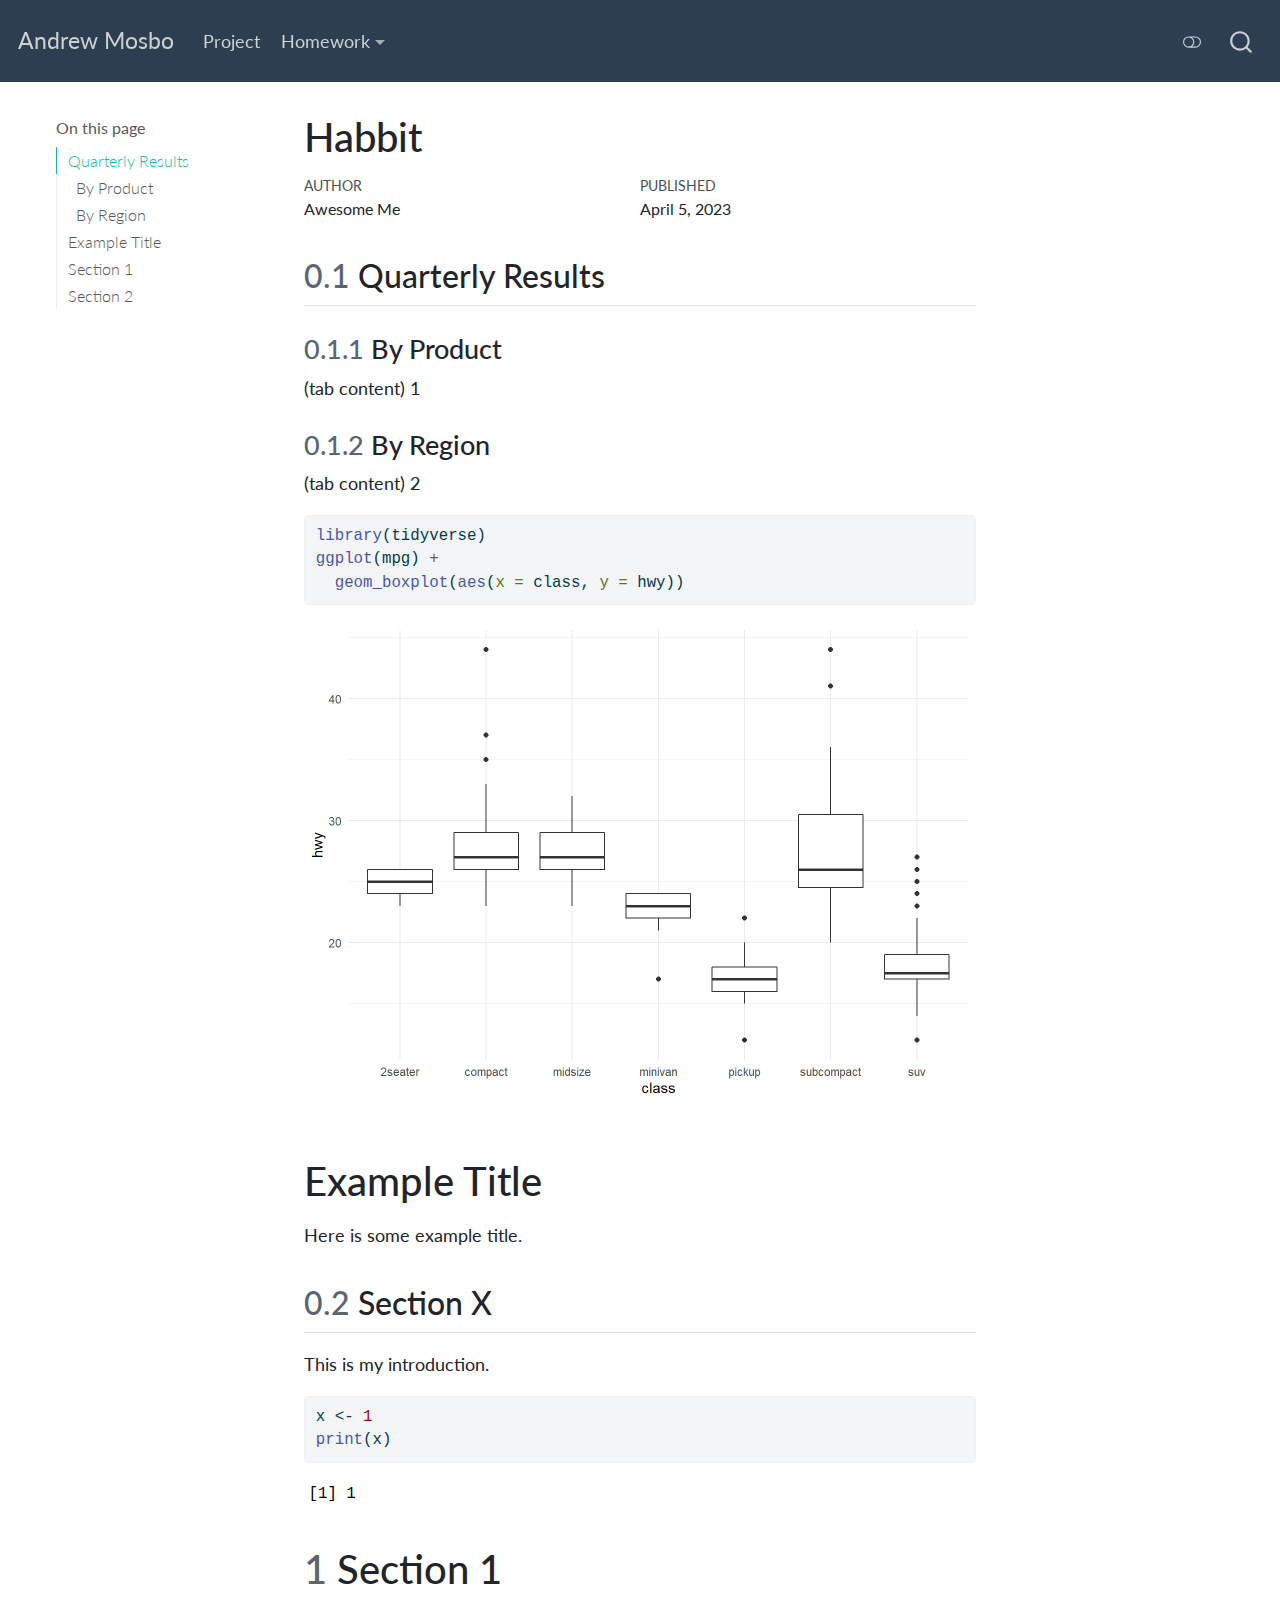
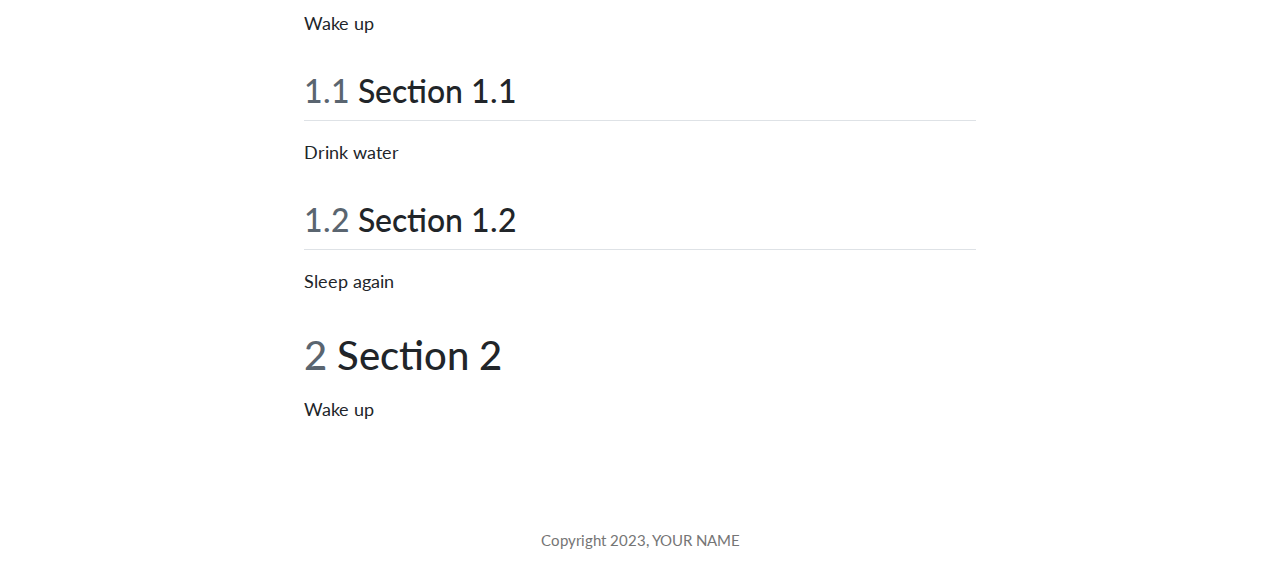
==== docs/basic-example.html @ dd8f9276 "'redo'" ====
<!DOCTYPE html>
<html xmlns="http://www.w3.org/1999/xhtml" lang="en" xml:lang="en"><head>

<meta charset="utf-8">
<meta name="generator" content="quarto-1.0.36">

<meta name="viewport" content="width=device-width, initial-scale=1.0, user-scalable=yes">

<meta name="author" content="Awesome Me">
<meta name="dcterms.date" content="2023-04-05">

<title>Andrew Mosbo - Habbit</title>
<style>
code{white-space: pre-wrap;}
span.smallcaps{font-variant: small-caps;}
span.underline{text-decoration: underline;}
div.column{display: inline-block; vertical-align: top; width: 50%;}
div.hanging-indent{margin-left: 1.5em; text-indent: -1.5em;}
ul.task-list{list-style: none;}
pre > code.sourceCode { white-space: pre; position: relative; }
pre > code.sourceCode > span { display: inline-block; line-height: 1.25; }
pre > code.sourceCode > span:empty { height: 1.2em; }
.sourceCode { overflow: visible; }
code.sourceCode > span { color: inherit; text-decoration: inherit; }
div.sourceCode { margin: 1em 0; }
pre.sourceCode { margin: 0; }
@media screen {
div.sourceCode { overflow: auto; }
}
@media print {
pre > code.sourceCode { white-space: pre-wrap; }
pre > code.sourceCode > span { text-indent: -5em; padding-left: 5em; }
}
pre.numberSource code
  { counter-reset: source-line 0; }
pre.numberSource code > span
  { position: relative; left: -4em; counter-increment: source-line; }
pre.numberSource code > span > a:first-child::before
  { content: counter(source-line);
    position: relative; left: -1em; text-align: right; vertical-align: baseline;
    border: none; display: inline-block;
    -webkit-touch-callout: none; -webkit-user-select: none;
    -khtml-user-select: none; -moz-user-select: none;
    -ms-user-select: none; user-select: none;
    padding: 0 4px; width: 4em;
    color: #aaaaaa;
  }
pre.numberSource { margin-left: 3em; border-left: 1px solid #aaaaaa;  padding-left: 4px; }
div.sourceCode
  {   }
@media screen {
pre > code.sourceCode > span > a:first-child::before { text-decoration: underline; }
}
code span.al { color: #ff0000; font-weight: bold; } /* Alert */
code span.an { color: #60a0b0; font-weight: bold; font-style: italic; } /* Annotation */
code span.at { color: #7d9029; } /* Attribute */
code span.bn { color: #40a070; } /* BaseN */
code span.bu { } /* BuiltIn */
code span.cf { color: #007020; font-weight: bold; } /* ControlFlow */
code span.ch { color: #4070a0; } /* Char */
code span.cn { color: #880000; } /* Constant */
code span.co { color: #60a0b0; font-style: italic; } /* Comment */
code span.cv { color: #60a0b0; font-weight: bold; font-style: italic; } /* CommentVar */
code span.do { color: #ba2121; font-style: italic; } /* Documentation */
code span.dt { color: #902000; } /* DataType */
code span.dv { color: #40a070; } /* DecVal */
code span.er { color: #ff0000; font-weight: bold; } /* Error */
code span.ex { } /* Extension */
code span.fl { color: #40a070; } /* Float */
code span.fu { color: #06287e; } /* Function */
code span.im { } /* Import */
code span.in { color: #60a0b0; font-weight: bold; font-style: italic; } /* Information */
code span.kw { color: #007020; font-weight: bold; } /* Keyword */
code span.op { color: #666666; } /* Operator */
code span.ot { color: #007020; } /* Other */
code span.pp { color: #bc7a00; } /* Preprocessor */
code span.sc { color: #4070a0; } /* SpecialChar */
code span.ss { color: #bb6688; } /* SpecialString */
code span.st { color: #4070a0; } /* String */
code span.va { color: #19177c; } /* Variable */
code span.vs { color: #4070a0; } /* VerbatimString */
code span.wa { color: #60a0b0; font-weight: bold; font-style: italic; } /* Warning */
</style>


<script src="site_libs/quarto-nav/quarto-nav.js"></script>
<script src="site_libs/clipboard/clipboard.min.js"></script>
<script src="site_libs/quarto-search/autocomplete.umd.js"></script>
<script src="site_libs/quarto-search/fuse.min.js"></script>
<script src="site_libs/quarto-search/quarto-search.js"></script>
<meta name="quarto:offset" content="./">
<script src="site_libs/quarto-html/quarto.js"></script>
<script src="site_libs/quarto-html/popper.min.js"></script>
<script src="site_libs/quarto-html/tippy.umd.min.js"></script>
<script src="site_libs/quarto-html/anchor.min.js"></script>
<link href="site_libs/quarto-html/tippy.css" rel="stylesheet">
<link href="site_libs/quarto-html/quarto-syntax-highlighting.css" rel="stylesheet" class="quarto-color-scheme" id="quarto-text-highlighting-styles">
<link href="site_libs/quarto-html/quarto-syntax-highlighting-dark.css" rel="prefetch" class="quarto-color-scheme quarto-color-alternate" id="quarto-text-highlighting-styles">
<script src="site_libs/bootstrap/bootstrap.min.js"></script>
<link href="site_libs/bootstrap/bootstrap-icons.css" rel="stylesheet">
<link href="site_libs/bootstrap/bootstrap.min.css" rel="stylesheet" class="quarto-color-scheme" id="quarto-bootstrap" data-mode="light">
<link href="site_libs/bootstrap/bootstrap-dark.min.css" rel="prefetch" class="quarto-color-scheme quarto-color-alternate" id="quarto-bootstrap" data-mode="dark">
<script id="quarto-search-options" type="application/json">{
  "location": "navbar",
  "copy-button": false,
  "collapse-after": 3,
  "panel-placement": "end",
  "type": "overlay",
  "limit": 20,
  "language": {
    "search-no-results-text": "No results",
    "search-matching-documents-text": "matching documents",
    "search-copy-link-title": "Copy link to search",
    "search-hide-matches-text": "Hide additional matches",
    "search-more-match-text": "more match in this document",
    "search-more-matches-text": "more matches in this document",
    "search-clear-button-title": "Clear",
    "search-detached-cancel-button-title": "Cancel",
    "search-submit-button-title": "Submit"
  }
}</script>


</head>

<body class="floating nav-fixed">

<div id="quarto-search-results"></div>
  <header id="quarto-header" class="headroom fixed-top">
    <nav class="navbar navbar-expand-lg navbar-dark ">
      <div class="navbar-container container-fluid">
      <a class="navbar-brand" href="./index.html">
    <span class="navbar-title">Andrew Mosbo</span>
  </a>
          <button class="navbar-toggler" type="button" data-bs-toggle="collapse" data-bs-target="#navbarCollapse" aria-controls="navbarCollapse" aria-expanded="false" aria-label="Toggle navigation" onclick="if (window.quartoToggleHeadroom) { window.quartoToggleHeadroom(); }">
  <span class="navbar-toggler-icon"></span>
</button>
          <div class="collapse navbar-collapse" id="navbarCollapse">
            <ul class="navbar-nav navbar-nav-scroll me-auto">
  <li class="nav-item">
    <a class="nav-link" href="./mtpres.html">Project</a>
  </li>  
  <li class="nav-item dropdown ">
    <a class="nav-link dropdown-toggle" href="#" id="nav-menu-homework" role="button" data-bs-toggle="dropdown" aria-expanded="false">Homework</a>
    <ul class="dropdown-menu" aria-labelledby="nav-menu-homework">    
        <li>
    <a class="dropdown-item" href="./hw0.html">
 <span class="dropdown-text">hw0</span></a>
  </li>  
        <li>
    <a class="dropdown-item" href="./hw1.html">
 <span class="dropdown-text">HW1</span></a>
  </li>  
        <li>
    <a class="dropdown-item" href="./hw2.html">
 <span class="dropdown-text">hw2</span></a>
  </li>  
    </ul>
  </li>
</ul>
              <div class="quarto-toggle-container">
                  <a href="" class="quarto-color-scheme-toggle nav-link" onclick="window.quartoToggleColorScheme(); return false;" title="Toggle dark mode"><i class="bi"></i></a>
              </div>
              <div id="quarto-search" class="" title="Search"></div>
          </div> <!-- /navcollapse -->
      </div> <!-- /container-fluid -->
    </nav>
</header>
<!-- content -->
<div id="quarto-content" class="quarto-container page-columns page-rows-contents page-layout-article page-navbar">
<!-- sidebar -->
  <nav id="quarto-sidebar" class="sidebar collapse sidebar-navigation floating overflow-auto">
    <nav id="TOC" role="doc-toc">
    <h2 id="toc-title">On this page</h2>
   
  <ul>
  <li><a href="#quarterly-results" id="toc-quarterly-results" class="nav-link active" data-scroll-target="#quarterly-results"> <span class="header-section-number">0.1</span> Quarterly Results</a>
  <ul class="collapse">
  <li><a href="#by-product" id="toc-by-product" class="nav-link" data-scroll-target="#by-product"> <span class="header-section-number">0.1.1</span> By Product</a></li>
  <li><a href="#by-region" id="toc-by-region" class="nav-link" data-scroll-target="#by-region"> <span class="header-section-number">0.1.2</span> By Region</a></li>
  </ul></li>
  <li><a href="#example-title" id="toc-example-title" class="nav-link" data-scroll-target="#example-title">Example Title</a>
  <ul class="collapse">
  <li><a href="#section-x" id="toc-section-x" class="nav-link" data-scroll-target="#section-x"> <span class="header-section-number">0.2</span> Section X</a></li>
  </ul></li>
  <li><a href="#section-1" id="toc-section-1" class="nav-link" data-scroll-target="#section-1"> <span class="header-section-number">1</span> Section 1</a>
  <ul class="collapse">
  <li><a href="#section-1.1" id="toc-section-1.1" class="nav-link" data-scroll-target="#section-1.1"> <span class="header-section-number">1.1</span> Section 1.1</a></li>
  <li><a href="#section-1.2" id="toc-section-1.2" class="nav-link" data-scroll-target="#section-1.2"> <span class="header-section-number">1.2</span> Section 1.2</a></li>
  </ul></li>
  <li><a href="#section-2" id="toc-section-2" class="nav-link" data-scroll-target="#section-2"> <span class="header-section-number">2</span> Section 2</a></li>
  </ul>
</nav>
</nav>
<!-- margin-sidebar -->
    <div id="quarto-margin-sidebar" class="sidebar margin-sidebar">
    </div>
<!-- main -->
<main class="content" id="quarto-document-content">

<header id="title-block-header" class="quarto-title-block default">
<div class="quarto-title">
<h1 class="title">Habbit</h1>
</div>



<div class="quarto-title-meta">

    <div>
    <div class="quarto-title-meta-heading">Author</div>
    <div class="quarto-title-meta-contents">
             <p>Awesome Me </p>
          </div>
  </div>
    
    <div>
    <div class="quarto-title-meta-heading">Published</div>
    <div class="quarto-title-meta-contents">
      <p class="date">April 5, 2023</p>
    </div>
  </div>
    
  </div>
  

</header>

<section id="quarterly-results" class="level2 tabset tabset-pills" data-number="0.1">
<h2 class="tabset tabset-pills anchored" data-number="0.1" data-anchor-id="quarterly-results"><span class="header-section-number">0.1</span> Quarterly Results</h2>
<section id="by-product" class="level3" data-number="0.1.1">
<h3 data-number="0.1.1" class="anchored" data-anchor-id="by-product"><span class="header-section-number">0.1.1</span> By Product</h3>
<p>(tab content) 1</p>
</section>
<section id="by-region" class="level3" data-number="0.1.2">
<h3 data-number="0.1.2" class="anchored" data-anchor-id="by-region"><span class="header-section-number">0.1.2</span> By Region</h3>
<p>(tab content) 2</p>
<div class="cell">
<div class="sourceCode cell-code" id="cb1"><pre class="sourceCode r code-with-copy"><code class="sourceCode r"><span id="cb1-1"><a href="#cb1-1" aria-hidden="true" tabindex="-1"></a><span class="fu">library</span>(tidyverse)</span>
<span id="cb1-2"><a href="#cb1-2" aria-hidden="true" tabindex="-1"></a><span class="fu">ggplot</span>(mpg) <span class="sc">+</span></span>
<span id="cb1-3"><a href="#cb1-3" aria-hidden="true" tabindex="-1"></a>  <span class="fu">geom_boxplot</span>(<span class="fu">aes</span>(<span class="at">x =</span> class, <span class="at">y =</span> hwy))</span></code><button title="Copy to Clipboard" class="code-copy-button"><i class="bi"></i></button></pre></div>
<div class="cell-output-display">
<p><img src="basic-example_files/figure-html/unnamed-chunk-1-1.png" class="img-fluid" width="672"></p>
</div>
</div>
</section>
</section>
<section id="example-title" class="level1 unnumbered">
<h1 class="unnumbered">Example Title</h1>
<p>Here is some example title.</p>
<section id="section-x" class="level2" data-number="0.2">
<h2 data-number="0.2" class="anchored" data-anchor-id="section-x"><span class="header-section-number">0.2</span> Section X</h2>
<p>This is my introduction.</p>
<div class="cell">
<div class="sourceCode cell-code" id="cb2"><pre class="sourceCode r code-with-copy"><code class="sourceCode r"><span id="cb2-1"><a href="#cb2-1" aria-hidden="true" tabindex="-1"></a>x <span class="ot">&lt;-</span> <span class="dv">1</span></span>
<span id="cb2-2"><a href="#cb2-2" aria-hidden="true" tabindex="-1"></a><span class="fu">print</span>(x)</span></code><button title="Copy to Clipboard" class="code-copy-button"><i class="bi"></i></button></pre></div>
<div class="cell-output cell-output-stdout">
<pre><code>[1] 1</code></pre>
</div>
</div>
</section>
</section>
<section id="section-1" class="level1" data-number="1">
<h1 data-number="1"><span class="header-section-number">1</span> Section 1</h1>
<p>Wake up</p>
<section id="section-1.1" class="level2" data-number="1.1">
<h2 data-number="1.1" class="anchored" data-anchor-id="section-1.1"><span class="header-section-number">1.1</span> Section 1.1</h2>
<p>Drink water</p>
</section>
<section id="section-1.2" class="level2" data-number="1.2">
<h2 data-number="1.2" class="anchored" data-anchor-id="section-1.2"><span class="header-section-number">1.2</span> Section 1.2</h2>
<p>Sleep again</p>
</section>
</section>
<section id="section-2" class="level1" data-number="2">
<h1 data-number="2"><span class="header-section-number">2</span> Section 2</h1>
<p>Wake up</p>


</section>

</main> <!-- /main -->
<script type="text/javascript" src="links.js"></script>
<script id="quarto-html-after-body" type="application/javascript">
window.document.addEventListener("DOMContentLoaded", function (event) {
  const toggleBodyColorMode = (bsSheetEl) => {
    const mode = bsSheetEl.getAttribute("data-mode");
    const bodyEl = window.document.querySelector("body");
    if (mode === "dark") {
      bodyEl.classList.add("quarto-dark");
      bodyEl.classList.remove("quarto-light");
    } else {
      bodyEl.classList.add("quarto-light");
      bodyEl.classList.remove("quarto-dark");
    }
  }
  const toggleBodyColorPrimary = () => {
    const bsSheetEl = window.document.querySelector("link#quarto-bootstrap");
    if (bsSheetEl) {
      toggleBodyColorMode(bsSheetEl);
    }
  }
  toggleBodyColorPrimary();  
  const disableStylesheet = (stylesheets) => {
    for (let i=0; i < stylesheets.length; i++) {
      const stylesheet = stylesheets[i];
      stylesheet.rel = 'prefetch';
    }
  }
  const enableStylesheet = (stylesheets) => {
    for (let i=0; i < stylesheets.length; i++) {
      const stylesheet = stylesheets[i];
      stylesheet.rel = 'stylesheet';
    }
  }
  const manageTransitions = (selector, allowTransitions) => {
    const els = window.document.querySelectorAll(selector);
    for (let i=0; i < els.length; i++) {
      const el = els[i];
      if (allowTransitions) {
        el.classList.remove('notransition');
      } else {
        el.classList.add('notransition');
      }
    }
  }
  const toggleColorMode = (alternate) => {
    // Switch the stylesheets
    const alternateStylesheets = window.document.querySelectorAll('link.quarto-color-scheme.quarto-color-alternate');
    manageTransitions('#quarto-margin-sidebar .nav-link', false);
    if (alternate) {
      enableStylesheet(alternateStylesheets);
      for (const sheetNode of alternateStylesheets) {
        if (sheetNode.id === "quarto-bootstrap") {
          toggleBodyColorMode(sheetNode);
        }
      }
    } else {
      disableStylesheet(alternateStylesheets);
      toggleBodyColorPrimary();
    }
    manageTransitions('#quarto-margin-sidebar .nav-link', true);
    // Switch the toggles
    const toggles = window.document.querySelectorAll('.quarto-color-scheme-toggle');
    for (let i=0; i < toggles.length; i++) {
      const toggle = toggles[i];
      if (toggle) {
        if (alternate) {
          toggle.classList.add("alternate");     
        } else {
          toggle.classList.remove("alternate");
        }
      }
    }
  }
  const isFileUrl = () => { 
    return window.location.protocol === 'file:';
  }
  const hasAlternateSentinel = () => {  
    let styleSentinel = getColorSchemeSentinel();
    if (styleSentinel !== null) {
      return styleSentinel === "alternate";
    } else {
      return false;
    }
  }
  const setStyleSentinel = (alternate) => {
    const value = alternate ? "alternate" : "default";
    if (!isFileUrl()) {
      window.localStorage.setItem("quarto-color-scheme", value);
    } else {
      localAlternateSentinel = value;
    }
  }
  const getColorSchemeSentinel = () => {
    if (!isFileUrl()) {
      const storageValue = window.localStorage.getItem("quarto-color-scheme");
      return storageValue != null ? storageValue : localAlternateSentinel;
    } else {
      return localAlternateSentinel;
    }
  }
  let localAlternateSentinel = 'default';
  // Dark / light mode switch
  window.quartoToggleColorScheme = () => {
    // Read the current dark / light value 
    let toAlternate = !hasAlternateSentinel();
    toggleColorMode(toAlternate);
    setStyleSentinel(toAlternate);
  };
  // Ensure there is a toggle, if there isn't float one in the top right
  if (window.document.querySelector('.quarto-color-scheme-toggle') === null) {
    const a = window.document.createElement('a');
    a.classList.add('top-right');
    a.classList.add('quarto-color-scheme-toggle');
    a.href = "";
    a.onclick = function() { try { window.quartoToggleColorScheme(); } catch {} return false; };
    const i = window.document.createElement("i");
    i.classList.add('bi');
    a.appendChild(i);
    window.document.body.appendChild(a);
  }
  // Switch to dark mode if need be
  if (hasAlternateSentinel()) {
    toggleColorMode(true);
  } 
  const icon = "";
  const anchorJS = new window.AnchorJS();
  anchorJS.options = {
    placement: 'right',
    icon: icon
  };
  anchorJS.add('.anchored');
  const clipboard = new window.ClipboardJS('.code-copy-button', {
    target: function(trigger) {
      return trigger.previousElementSibling;
    }
  });
  clipboard.on('success', function(e) {
    // button target
    const button = e.trigger;
    // don't keep focus
    button.blur();
    // flash "checked"
    button.classList.add('code-copy-button-checked');
    var currentTitle = button.getAttribute("title");
    button.setAttribute("title", "Copied!");
    setTimeout(function() {
      button.setAttribute("title", currentTitle);
      button.classList.remove('code-copy-button-checked');
    }, 1000);
    // clear code selection
    e.clearSelection();
  });
  function tippyHover(el, contentFn) {
    const config = {
      allowHTML: true,
      content: contentFn,
      maxWidth: 500,
      delay: 100,
      arrow: false,
      appendTo: function(el) {
          return el.parentElement;
      },
      interactive: true,
      interactiveBorder: 10,
      theme: 'quarto',
      placement: 'bottom-start'
    };
    window.tippy(el, config); 
  }
  const noterefs = window.document.querySelectorAll('a[role="doc-noteref"]');
  for (var i=0; i<noterefs.length; i++) {
    const ref = noterefs[i];
    tippyHover(ref, function() {
      let href = ref.getAttribute('href');
      try { href = new URL(href).hash; } catch {}
      const id = href.replace(/^#\/?/, "");
      const note = window.document.getElementById(id);
      return note.innerHTML;
    });
  }
  var bibliorefs = window.document.querySelectorAll('a[role="doc-biblioref"]');
  for (var i=0; i<bibliorefs.length; i++) {
    const ref = bibliorefs[i];
    const cites = ref.parentNode.getAttribute('data-cites').split(' ');
    tippyHover(ref, function() {
      var popup = window.document.createElement('div');
      cites.forEach(function(cite) {
        var citeDiv = window.document.createElement('div');
        citeDiv.classList.add('hanging-indent');
        citeDiv.classList.add('csl-entry');
        var biblioDiv = window.document.getElementById('ref-' + cite);
        if (biblioDiv) {
          citeDiv.innerHTML = biblioDiv.innerHTML;
        }
        popup.appendChild(citeDiv);
      });
      return popup.innerHTML;
    });
  }
});
</script>
</div> <!-- /content -->
<footer class="footer">
  <div class="nav-footer">
      <div class="nav-footer-center">Copyright 2023, YOUR NAME</div>
  </div>
</footer>



</body></html>
---- docs/site_libs/quarto-html/tippy.css ----
.tippy-box[data-animation=fade][data-state=hidden]{opacity:0}[data-tippy-root]{max-width:calc(100vw - 10px)}.tippy-box{position:relative;background-color:#333;color:#fff;border-radius:4px;font-size:14px;line-height:1.4;white-space:normal;outline:0;transition-property:transform,visibility,opacity}.tippy-box[data-placement^=top]>.tippy-arrow{bottom:0}.tippy-box[data-placement^=top]>.tippy-arrow:before{bottom:-7px;left:0;border-width:8px 8px 0;border-top-color:initial;transform-origin:center top}.tippy-box[data-placement^=bottom]>.tippy-arrow{top:0}.tippy-box[data-placement^=bottom]>.tippy-arrow:before{top:-7px;left:0;border-width:0 8px 8px;border-bottom-color:initial;transform-origin:center bottom}.tippy-box[data-placement^=left]>.tippy-arrow{right:0}.tippy-box[data-placement^=left]>.tippy-arrow:before{border-width:8px 0 8px 8px;border-left-color:initial;right:-7px;transform-origin:center left}.tippy-box[data-placement^=right]>.tippy-arrow{left:0}.tippy-box[data-placement^=right]>.tippy-arrow:before{left:-7px;border-width:8px 8px 8px 0;border-right-color:initial;transform-origin:center right}.tippy-box[data-inertia][data-state=visible]{transition-timing-function:cubic-bezier(.54,1.5,.38,1.11)}.tippy-arrow{width:16px;height:16px;color:#333}.tippy-arrow:before{content:"";position:absolute;border-color:transparent;border-style:solid}.tippy-content{position:relative;padding:5px 9px;z-index:1}
---- docs/site_libs/quarto-html/quarto-syntax-highlighting.css ----
/* quarto syntax highlight colors */
:root {
  --quarto-hl-ot-color: #003B4F;
  --quarto-hl-at-color: #657422;
  --quarto-hl-ss-color: #20794D;
  --quarto-hl-an-color: #5E5E5E;
  --quarto-hl-fu-color: #4758AB;
  --quarto-hl-st-color: #20794D;
  --quarto-hl-cf-color: #003B4F;
  --quarto-hl-op-color: #5E5E5E;
  --quarto-hl-er-color: #AD0000;
  --quarto-hl-bn-color: #AD0000;
  --quarto-hl-al-color: #AD0000;
  --quarto-hl-va-color: #111111;
  --quarto-hl-bu-color: inherit;
  --quarto-hl-ex-color: inherit;
  --quarto-hl-pp-color: #AD0000;
  --quarto-hl-in-color: #5E5E5E;
  --quarto-hl-vs-color: #20794D;
  --quarto-hl-wa-color: #5E5E5E;
  --quarto-hl-do-color: #5E5E5E;
  --quarto-hl-im-color: #00769E;
  --quarto-hl-ch-color: #20794D;
  --quarto-hl-dt-color: #AD0000;
  --quarto-hl-fl-color: #AD0000;
  --quarto-hl-co-color: #5E5E5E;
  --quarto-hl-cv-color: #5E5E5E;
  --quarto-hl-cn-color: #8f5902;
  --quarto-hl-sc-color: #5E5E5E;
  --quarto-hl-dv-color: #AD0000;
  --quarto-hl-kw-color: #003B4F;
}

/* other quarto variables */
:root {
  --quarto-font-monospace: SFMono-Regular, Menlo, Monaco, Consolas, "Liberation Mono", "Courier New", monospace;
}

pre > code.sourceCode > span {
  color: #003B4F;
}

code span {
  color: #003B4F;
}

code.sourceCode > span {
  color: #003B4F;
}

div.sourceCode,
div.sourceCode pre.sourceCode {
  color: #003B4F;
}

code span.ot {
  color: #003B4F;
}

code span.at {
  color: #657422;
}

code span.ss {
  color: #20794D;
}

code span.an {
  color: #5E5E5E;
}

code span.fu {
  color: #4758AB;
}

code span.st {
  color: #20794D;
}

code span.cf {
  color: #003B4F;
}

code span.op {
  color: #5E5E5E;
}

code span.er {
  color: #AD0000;
}

code span.bn {
  color: #AD0000;
}

code span.al {
  color: #AD0000;
}

code span.va {
  color: #111111;
}

code span.pp {
  color: #AD0000;
}

code span.in {
  color: #5E5E5E;
}

code span.vs {
  color: #20794D;
}

code span.wa {
  color: #5E5E5E;
  font-style: italic;
}

code span.do {
  color: #5E5E5E;
  font-style: italic;
}

code span.im {
  color: #00769E;
}

code span.ch {
  color: #20794D;
}

code span.dt {
  color: #AD0000;
}

code span.fl {
  color: #AD0000;
}

code span.co {
  color: #5E5E5E;
}

code span.cv {
  color: #5E5E5E;
  font-style: italic;
}

code span.cn {
  color: #8f5902;
}

code span.sc {
  color: #5E5E5E;
}

code span.dv {
  color: #AD0000;
}

code span.kw {
  color: #003B4F;
}

.prevent-inlining {
  content: "</";
}

/*# sourceMappingURL=debc5d5d77c3f9108843748ff7464032.css.map */
---- docs/site_libs/quarto-html/quarto-syntax-highlighting-dark.css ----
/* quarto syntax highlight colors */
:root {
  --quarto-hl-al-color: #f07178;
  --quarto-hl-an-color: #d4d0ab;
  --quarto-hl-at-color: #00e0e0;
  --quarto-hl-bn-color: #d4d0ab;
  --quarto-hl-bu-color: #abe338;
  --quarto-hl-ch-color: #abe338;
  --quarto-hl-co-color: #f8f8f2;
  --quarto-hl-cv-color: #ffd700;
  --quarto-hl-cn-color: #ffd700;
  --quarto-hl-cf-color: #ffa07a;
  --quarto-hl-dt-color: #ffa07a;
  --quarto-hl-dv-color: #d4d0ab;
  --quarto-hl-do-color: #f8f8f2;
  --quarto-hl-er-color: #f07178;
  --quarto-hl-ex-color: #00e0e0;
  --quarto-hl-fl-color: #d4d0ab;
  --quarto-hl-fu-color: #ffa07a;
  --quarto-hl-im-color: #abe338;
  --quarto-hl-in-color: #d4d0ab;
  --quarto-hl-kw-color: #ffa07a;
  --quarto-hl-op-color: #ffa07a;
  --quarto-hl-ot-color: #00e0e0;
  --quarto-hl-pp-color: #dcc6e0;
  --quarto-hl-re-color: #00e0e0;
  --quarto-hl-sc-color: #abe338;
  --quarto-hl-ss-color: #abe338;
  --quarto-hl-st-color: #abe338;
  --quarto-hl-va-color: #00e0e0;
  --quarto-hl-vs-color: #abe338;
  --quarto-hl-wa-color: #dcc6e0;
}

/* other quarto variables */
:root {
  --quarto-font-monospace: SFMono-Regular, Menlo, Monaco, Consolas, "Liberation Mono", "Courier New", monospace;
}

code span.al {
  font-weight: bold;
  color: #f07178;
}

code span.an {
  color: #d4d0ab;
}

code span.at {
  color: #00e0e0;
}

code span.bn {
  color: #d4d0ab;
}

code span.bu {
  color: #abe338;
}

code span.ch {
  color: #abe338;
}

code span.co {
  font-style: italic;
  color: #f8f8f2;
}

code span.cv {
  color: #ffd700;
}

code span.cn {
  color: #ffd700;
}

code span.cf {
  font-weight: bold;
  color: #ffa07a;
}

code span.dt {
  color: #ffa07a;
}

code span.dv {
  color: #d4d0ab;
}

code span.do {
  color: #f8f8f2;
}

code span.er {
  color: #f07178;
  text-decoration: underline;
}

code span.ex {
  font-weight: bold;
  color: #00e0e0;
}

code span.fl {
  color: #d4d0ab;
}

code span.fu {
  color: #ffa07a;
}

code span.im {
  color: #abe338;
}

code span.in {
  color: #d4d0ab;
}

code span.kw {
  font-weight: bold;
  color: #ffa07a;
}

pre > code.sourceCode > span {
  color: #f8f8f2;
}

code span {
  color: #f8f8f2;
}

code.sourceCode > span {
  color: #f8f8f2;
}

div.sourceCode,
div.sourceCode pre.sourceCode {
  color: #f8f8f2;
}

code span.op {
  color: #ffa07a;
}

code span.ot {
  color: #00e0e0;
}

code span.pp {
  color: #dcc6e0;
}

code span.re {
  color: #00e0e0;
}

code span.sc {
  color: #abe338;
}

code span.ss {
  color: #abe338;
}

code span.st {
  color: #abe338;
}

code span.va {
  color: #00e0e0;
}

code span.vs {
  color: #abe338;
}

code span.wa {
  color: #dcc6e0;
}

.prevent-inlining {
  content: "</";
}

/*# sourceMappingURL=935a306eefa94366c21e1a970dddb765.css.map */
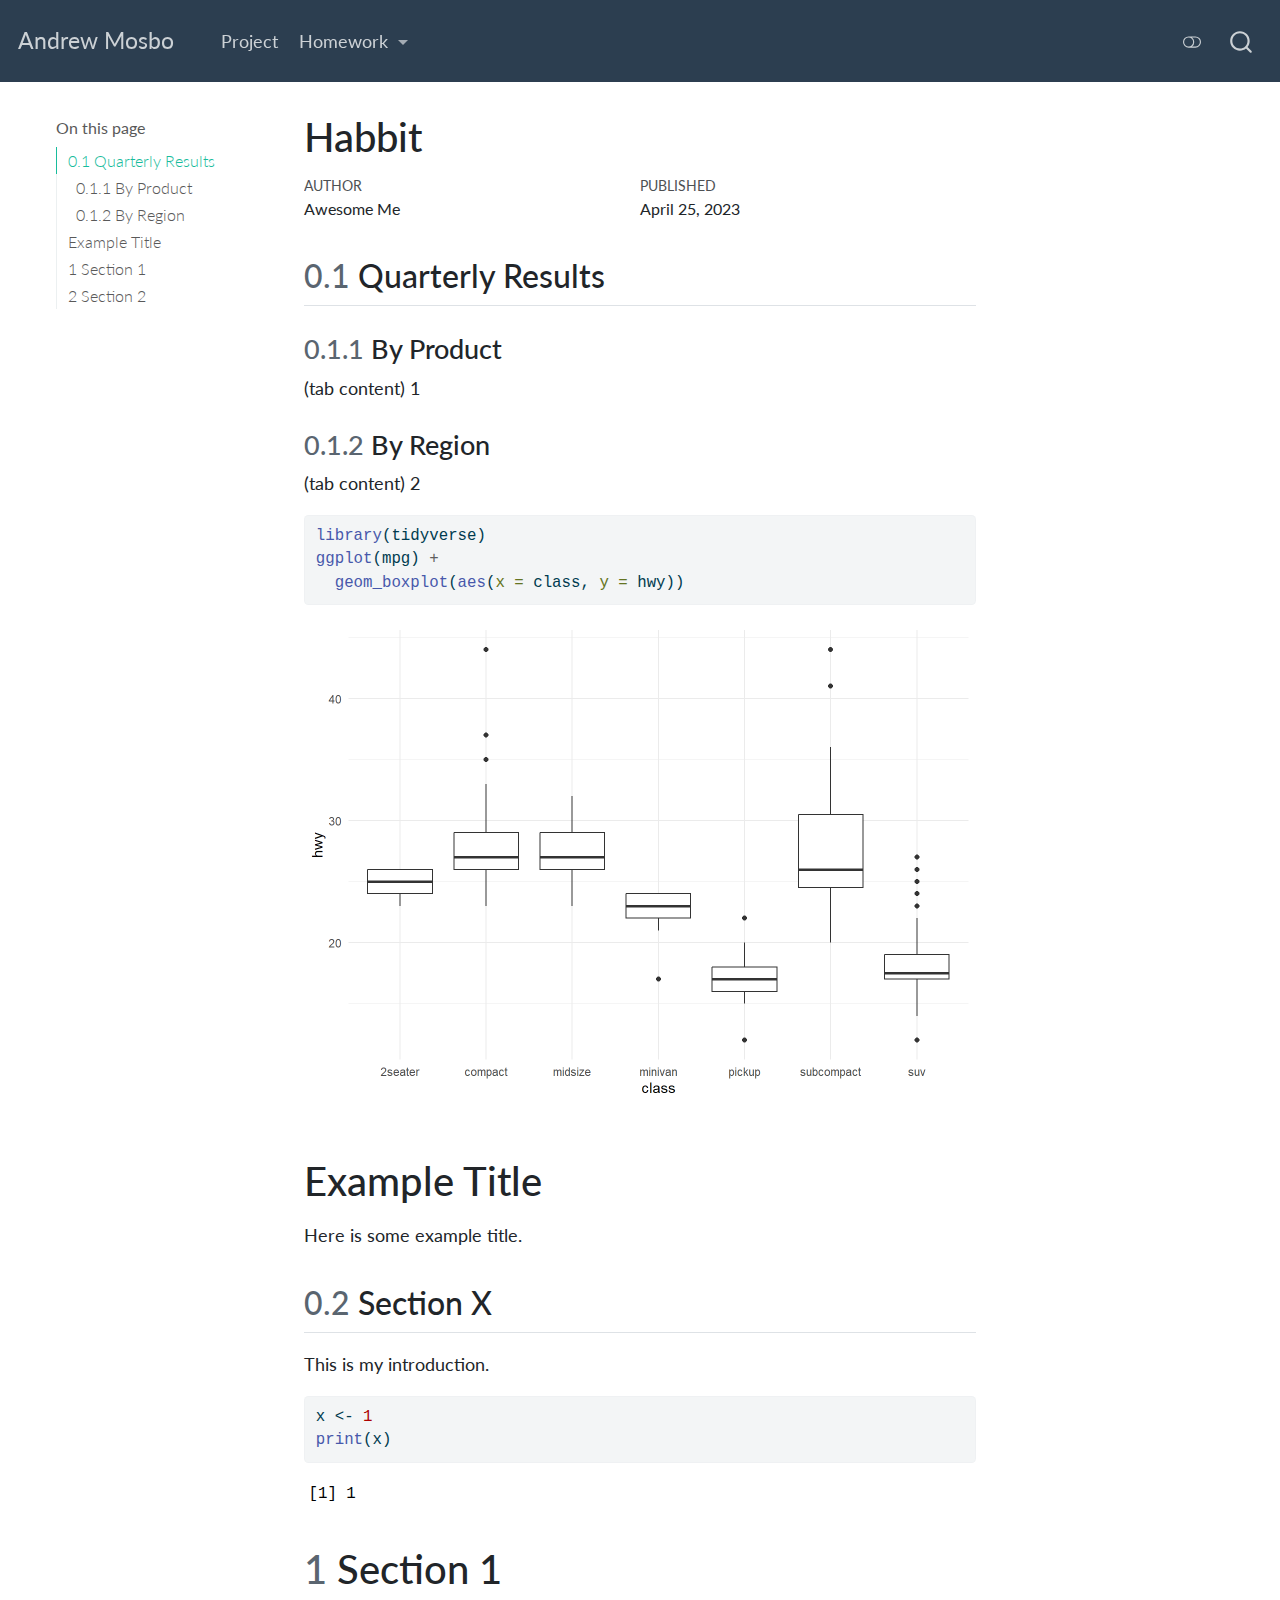
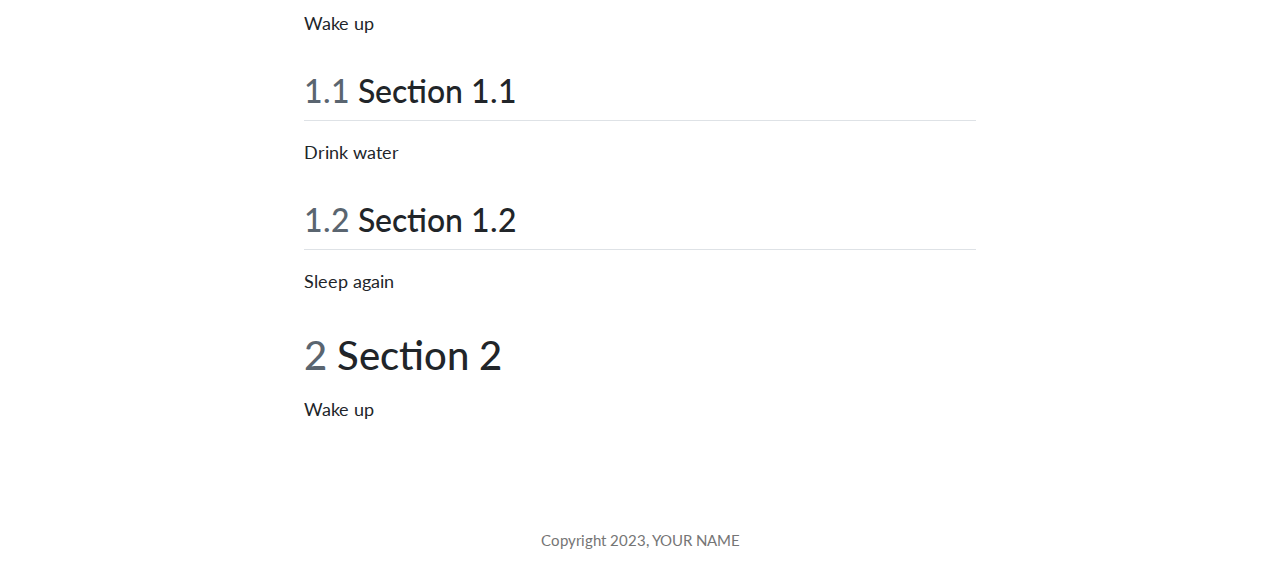
==== commit 57740cd0: "second" ====
--- a/docs/basic-example.html
+++ b/docs/basic-example.html
@@ -2,21 +2,26 @@
 <html xmlns="http://www.w3.org/1999/xhtml" lang="en" xml:lang="en"><head>
 
 <meta charset="utf-8">
-<meta name="generator" content="quarto-1.0.36">
+<meta name="generator" content="quarto-1.2.335">
 
 <meta name="viewport" content="width=device-width, initial-scale=1.0, user-scalable=yes">
 
 <meta name="author" content="Awesome Me">
-<meta name="dcterms.date" content="2023-04-05">
+<meta name="dcterms.date" content="2023-04-25">
 
 <title>Andrew Mosbo - Habbit</title>
 <style>
 code{white-space: pre-wrap;}
 span.smallcaps{font-variant: small-caps;}
-span.underline{text-decoration: underline;}
-div.column{display: inline-block; vertical-align: top; width: 50%;}
+div.columns{display: flex; gap: min(4vw, 1.5em);}
+div.column{flex: auto; overflow-x: auto;}
 div.hanging-indent{margin-left: 1.5em; text-indent: -1.5em;}
 ul.task-list{list-style: none;}
+ul.task-list li input[type="checkbox"] {
+  width: 0.8em;
+  margin: 0 0.8em 0.2em -1.6em;
+  vertical-align: middle;
+}
 pre > code.sourceCode { white-space: pre; position: relative; }
 pre > code.sourceCode > span { display: inline-block; line-height: 1.25; }
 pre > code.sourceCode > span:empty { height: 1.2em; }
@@ -55,7 +60,7 @@
 code span.an { color: #60a0b0; font-weight: bold; font-style: italic; } /* Annotation */
 code span.at { color: #7d9029; } /* Attribute */
 code span.bn { color: #40a070; } /* BaseN */
-code span.bu { } /* BuiltIn */
+code span.bu { color: #008000; } /* BuiltIn */
 code span.cf { color: #007020; font-weight: bold; } /* ControlFlow */
 code span.ch { color: #4070a0; } /* Char */
 code span.cn { color: #880000; } /* Constant */
@@ -68,7 +73,7 @@
 code span.ex { } /* Extension */
 code span.fl { color: #40a070; } /* Float */
 code span.fu { color: #06287e; } /* Function */
-code span.im { } /* Import */
+code span.im { color: #008000; font-weight: bold; } /* Import */
 code span.in { color: #60a0b0; font-weight: bold; font-style: italic; } /* Information */
 code span.kw { color: #007020; font-weight: bold; } /* Keyword */
 code span.op { color: #666666; } /* Operator */
@@ -129,19 +134,24 @@
   <header id="quarto-header" class="headroom fixed-top">
     <nav class="navbar navbar-expand-lg navbar-dark ">
       <div class="navbar-container container-fluid">
-      <a class="navbar-brand" href="./index.html">
+      <div class="navbar-brand-container">
+    <a class="navbar-brand" href="./index.html">
     <span class="navbar-title">Andrew Mosbo</span>
-  </a>
+    </a>
+  </div>
           <button class="navbar-toggler" type="button" data-bs-toggle="collapse" data-bs-target="#navbarCollapse" aria-controls="navbarCollapse" aria-expanded="false" aria-label="Toggle navigation" onclick="if (window.quartoToggleHeadroom) { window.quartoToggleHeadroom(); }">
   <span class="navbar-toggler-icon"></span>
 </button>
           <div class="collapse navbar-collapse" id="navbarCollapse">
             <ul class="navbar-nav navbar-nav-scroll me-auto">
   <li class="nav-item">
-    <a class="nav-link" href="./mtpres.html">Project</a>
+    <a class="nav-link" href="./mtpres.html">
+ <span class="menu-text">Project</span></a>
   </li>  
   <li class="nav-item dropdown ">
-    <a class="nav-link dropdown-toggle" href="#" id="nav-menu-homework" role="button" data-bs-toggle="dropdown" aria-expanded="false">Homework</a>
+    <a class="nav-link dropdown-toggle" href="#" id="nav-menu-homework" role="button" data-bs-toggle="dropdown" aria-expanded="false">
+ <span class="menu-text">Homework</span>
+    </a>
     <ul class="dropdown-menu" aria-labelledby="nav-menu-homework">    
         <li>
     <a class="dropdown-item" href="./hw0.html">
@@ -150,10 +160,6 @@
         <li>
     <a class="dropdown-item" href="./hw1.html">
  <span class="dropdown-text">HW1</span></a>
-  </li>  
-        <li>
-    <a class="dropdown-item" href="./hw2.html">
- <span class="dropdown-text">hw2</span></a>
   </li>  
     </ul>
   </li>
@@ -170,25 +176,25 @@
 <div id="quarto-content" class="quarto-container page-columns page-rows-contents page-layout-article page-navbar">
 <!-- sidebar -->
   <nav id="quarto-sidebar" class="sidebar collapse sidebar-navigation floating overflow-auto">
-    <nav id="TOC" role="doc-toc">
+    <nav id="TOC" role="doc-toc" class="toc-active">
     <h2 id="toc-title">On this page</h2>
    
   <ul>
-  <li><a href="#quarterly-results" id="toc-quarterly-results" class="nav-link active" data-scroll-target="#quarterly-results"> <span class="header-section-number">0.1</span> Quarterly Results</a>
+  <li><a href="#quarterly-results" id="toc-quarterly-results" class="nav-link active" data-scroll-target="#quarterly-results"><span class="toc-section-number">0.1</span>  Quarterly Results</a>
   <ul class="collapse">
-  <li><a href="#by-product" id="toc-by-product" class="nav-link" data-scroll-target="#by-product"> <span class="header-section-number">0.1.1</span> By Product</a></li>
-  <li><a href="#by-region" id="toc-by-region" class="nav-link" data-scroll-target="#by-region"> <span class="header-section-number">0.1.2</span> By Region</a></li>
+  <li><a href="#by-product" id="toc-by-product" class="nav-link" data-scroll-target="#by-product"><span class="toc-section-number">0.1.1</span>  By Product</a></li>
+  <li><a href="#by-region" id="toc-by-region" class="nav-link" data-scroll-target="#by-region"><span class="toc-section-number">0.1.2</span>  By Region</a></li>
   </ul></li>
   <li><a href="#example-title" id="toc-example-title" class="nav-link" data-scroll-target="#example-title">Example Title</a>
   <ul class="collapse">
-  <li><a href="#section-x" id="toc-section-x" class="nav-link" data-scroll-target="#section-x"> <span class="header-section-number">0.2</span> Section X</a></li>
+  <li><a href="#section-x" id="toc-section-x" class="nav-link" data-scroll-target="#section-x"><span class="toc-section-number">0.2</span>  Section X</a></li>
   </ul></li>
-  <li><a href="#section-1" id="toc-section-1" class="nav-link" data-scroll-target="#section-1"> <span class="header-section-number">1</span> Section 1</a>
+  <li><a href="#section-1" id="toc-section-1" class="nav-link" data-scroll-target="#section-1"><span class="toc-section-number">1</span>  Section 1</a>
   <ul class="collapse">
-  <li><a href="#section-1.1" id="toc-section-1.1" class="nav-link" data-scroll-target="#section-1.1"> <span class="header-section-number">1.1</span> Section 1.1</a></li>
-  <li><a href="#section-1.2" id="toc-section-1.2" class="nav-link" data-scroll-target="#section-1.2"> <span class="header-section-number">1.2</span> Section 1.2</a></li>
+  <li><a href="#section-1.1" id="toc-section-1.1" class="nav-link" data-scroll-target="#section-1.1"><span class="toc-section-number">1.1</span>  Section 1.1</a></li>
+  <li><a href="#section-1.2" id="toc-section-1.2" class="nav-link" data-scroll-target="#section-1.2"><span class="toc-section-number">1.2</span>  Section 1.2</a></li>
   </ul></li>
-  <li><a href="#section-2" id="toc-section-2" class="nav-link" data-scroll-target="#section-2"> <span class="header-section-number">2</span> Section 2</a></li>
+  <li><a href="#section-2" id="toc-section-2" class="nav-link" data-scroll-target="#section-2"><span class="toc-section-number">2</span>  Section 2</a></li>
   </ul>
 </nav>
 </nav>
@@ -217,9 +223,10 @@
     <div>
     <div class="quarto-title-meta-heading">Published</div>
     <div class="quarto-title-meta-contents">
-      <p class="date">April 5, 2023</p>
+      <p class="date">April 25, 2023</p>
     </div>
   </div>
+  
     
   </div>
   
@@ -351,6 +358,16 @@
           toggle.classList.remove("alternate");
         }
       }
+    }
+    // Hack to workaround the fact that safari doesn't
+    // properly recolor the scrollbar when toggling (#1455)
+    if (navigator.userAgent.indexOf('Safari') > 0 && navigator.userAgent.indexOf('Chrome') == -1) {
+      manageTransitions("body", false);
+      window.scrollTo(0, 1);
+      setTimeout(() => {
+        window.scrollTo(0, 0);
+        manageTransitions("body", true);
+      }, 40);  
     }
   }
   const isFileUrl = () => { 
@@ -403,7 +420,9 @@
   // Switch to dark mode if need be
   if (hasAlternateSentinel()) {
     toggleColorMode(true);
-  } 
+  } else {
+    toggleColorMode(false);
+  }
   const icon = "";
   const anchorJS = new window.AnchorJS();
   anchorJS.options = {
@@ -425,7 +444,24 @@
     button.classList.add('code-copy-button-checked');
     var currentTitle = button.getAttribute("title");
     button.setAttribute("title", "Copied!");
+    let tooltip;
+    if (window.bootstrap) {
+      button.setAttribute("data-bs-toggle", "tooltip");
+      button.setAttribute("data-bs-placement", "left");
+      button.setAttribute("data-bs-title", "Copied!");
+      tooltip = new bootstrap.Tooltip(button, 
+        { trigger: "manual", 
+          customClass: "code-copy-button-tooltip",
+          offset: [0, -8]});
+      tooltip.show();    
+    }
     setTimeout(function() {
+      if (tooltip) {
+        tooltip.hide();
+        button.removeAttribute("data-bs-title");
+        button.removeAttribute("data-bs-toggle");
+        button.removeAttribute("data-bs-placement");
+      }
       button.setAttribute("title", currentTitle);
       button.classList.remove('code-copy-button-checked');
     }, 1000);
@@ -453,31 +489,50 @@
   for (var i=0; i<noterefs.length; i++) {
     const ref = noterefs[i];
     tippyHover(ref, function() {
-      let href = ref.getAttribute('href');
+      // use id or data attribute instead here
+      let href = ref.getAttribute('data-footnote-href') || ref.getAttribute('href');
       try { href = new URL(href).hash; } catch {}
       const id = href.replace(/^#\/?/, "");
       const note = window.document.getElementById(id);
       return note.innerHTML;
     });
   }
+  const findCites = (el) => {
+    const parentEl = el.parentElement;
+    if (parentEl) {
+      const cites = parentEl.dataset.cites;
+      if (cites) {
+        return {
+          el,
+          cites: cites.split(' ')
+        };
+      } else {
+        return findCites(el.parentElement)
+      }
+    } else {
+      return undefined;
+    }
+  };
   var bibliorefs = window.document.querySelectorAll('a[role="doc-biblioref"]');
   for (var i=0; i<bibliorefs.length; i++) {
     const ref = bibliorefs[i];
-    const cites = ref.parentNode.getAttribute('data-cites').split(' ');
-    tippyHover(ref, function() {
-      var popup = window.document.createElement('div');
-      cites.forEach(function(cite) {
-        var citeDiv = window.document.createElement('div');
-        citeDiv.classList.add('hanging-indent');
-        citeDiv.classList.add('csl-entry');
-        var biblioDiv = window.document.getElementById('ref-' + cite);
-        if (biblioDiv) {
-          citeDiv.innerHTML = biblioDiv.innerHTML;
-        }
-        popup.appendChild(citeDiv);
+    const citeInfo = findCites(ref);
+    if (citeInfo) {
+      tippyHover(citeInfo.el, function() {
+        var popup = window.document.createElement('div');
+        citeInfo.cites.forEach(function(cite) {
+          var citeDiv = window.document.createElement('div');
+          citeDiv.classList.add('hanging-indent');
+          citeDiv.classList.add('csl-entry');
+          var biblioDiv = window.document.getElementById('ref-' + cite);
+          if (biblioDiv) {
+            citeDiv.innerHTML = biblioDiv.innerHTML;
+          }
+          popup.appendChild(citeDiv);
+        });
+        return popup.innerHTML;
       });
-      return popup.innerHTML;
-    });
+    }
   }
 });
 </script>
